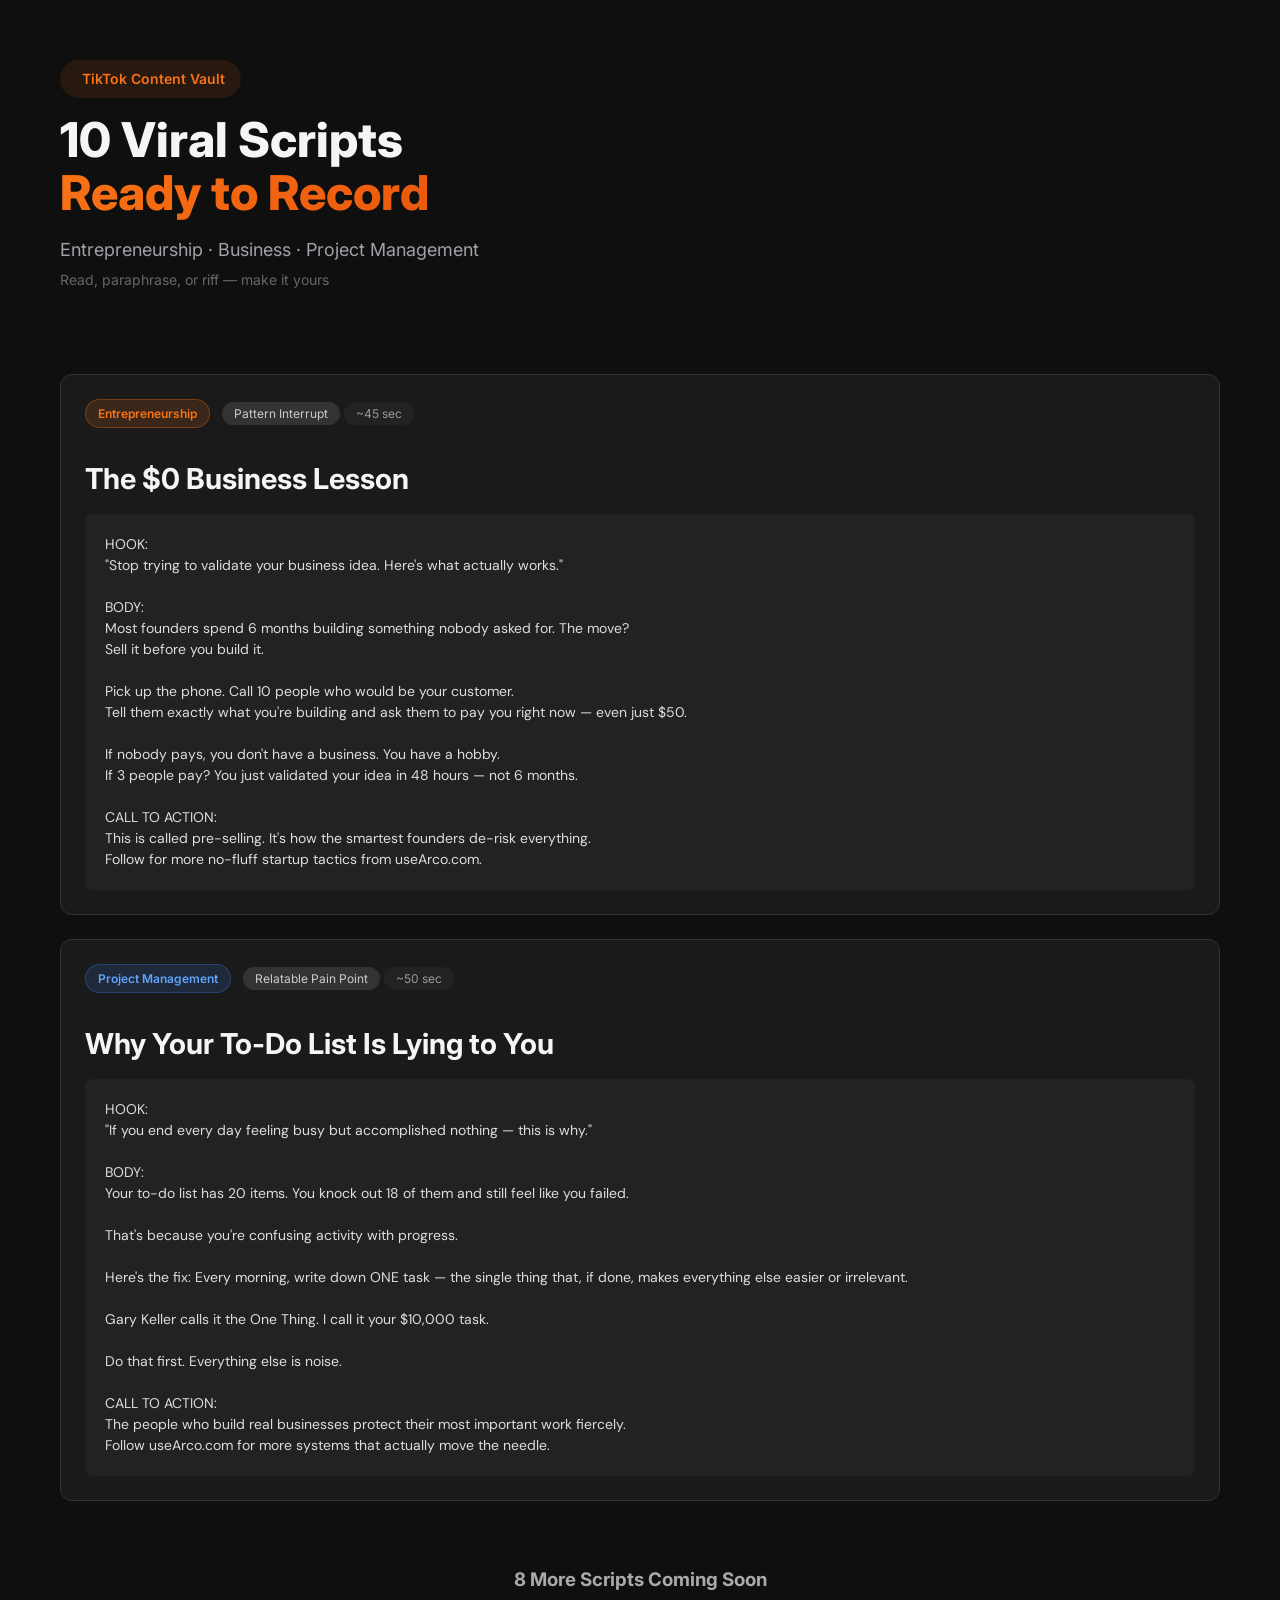
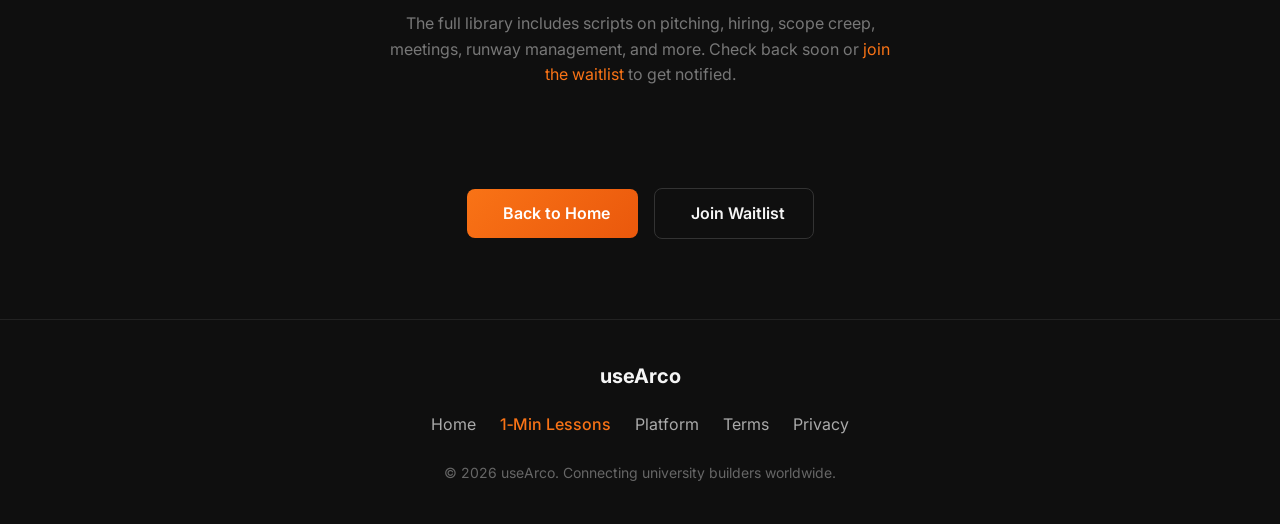
==== lessons.html @ 00e48060 "Add lessons page and navbar with multi-page navigation" ====
<!DOCTYPE html>
<html lang="en">
<head>
    <meta charset="UTF-8">
    <meta name="viewport" content="width=device-width, initial-scale=1.0">
    <title>useArco · 1‑Minute Lessons</title>
    <link rel="preconnect" href="https://fonts.googleapis.com">
    <link rel="preconnect" href="https://fonts.gstatic.com" crossorigin>
    <link href="https://fonts.googleapis.com/css2?family=Inter:wght@400;500;600;700;800&family=DM+Sans:wght@400;500;600;700&display=swap" rel="stylesheet">
    <style>
        * { box-sizing: border-box; margin: 0; padding: 0; }
        body { 
            font-family: 'Inter', sans-serif;
            background: #0f0f0f; 
            color: #f5f5f5; 
            min-height: 100vh;
            line-height: 1.6;
        }
        .container { max-width: 1200px; margin: 0 auto; padding: 0 20px; }
        .btn-primary {
            background: linear-gradient(135deg, #f97316, #ea580c);
            color: white;
            border: none;
            padding: 12px 28px;
            border-radius: 8px;
            font-weight: 600;
            font-size: 16px;
            cursor: pointer;
            transition: transform 0.2s ease, box-shadow 0.2s ease;
            display: inline-block;
            text-decoration: none;
        }
        .btn-primary:hover { transform: translateY(-2px); box-shadow: 0 8px 24px rgba(249, 115, 22, 0.3); }
        .script-box { 
            background: #1a1a1a; 
            border: 1px solid #333; 
            border-radius: 12px; 
            padding: 24px; 
            margin-bottom: 24px;
            transition: border-color 0.2s ease;
        }
        .script-box:hover { border-color: #444; }
        .topic-badge { 
            display: inline-block; 
            padding: 4px 12px; 
            border-radius: 20px; 
            font-size: 12px; 
            font-weight: 600; 
            margin-right: 8px; 
            margin-bottom: 12px;
        }
        .topic-entrepreneurship { background: rgba(249, 115, 22, 0.15); color: #f97316; border: 1px solid rgba(249, 115, 22, 0.3); }
        .topic-pm { background: rgba(59, 130, 246, 0.15); color: #60a5fa; border: 1px solid rgba(59, 130, 246, 0.3); }
        .hook-badge { background: #333; color: #ccc; padding: 4px 12px; border-radius: 20px; font-size: 12px; }
        .duration-badge { background: #222; color: #999; padding: 4px 12px; border-radius: 20px; font-size: 12px; }
        pre { 
            white-space: pre-wrap; 
            font-family: 'DM Sans', monospace; 
            background: #222; 
            padding: 20px; 
            border-radius: 8px; 
            overflow: auto; 
            color: #ddd; 
            line-height: 1.5;
            font-size: 14px;
        }
        h1 { font-size: 2.8em; margin-bottom: 16px; line-height: 1.1; }
        h2 { font-size: 1.8em; margin-bottom: 12px; color: #f5f5f5; }
        @media (max-width: 768px) {
            h1 { font-size: 2em; }
            h2 { font-size: 1.5em; }
            .script-box { padding: 16px; }
        }
    </style>
</head>
<body>
    <!-- Navigation (same as index.html) -->
    
    <!-- Lessons Header -->
    <section style="padding: 60px 0 40px;">
        <div class="container">
            <div style="margin-bottom: 16px;">
                <span style="background: rgba(249, 115, 22, 0.1); color: #f97316; padding: 8px 16px; border-radius: 20px; font-weight: 600; font-size: 14px; display: inline-block;">
                    <i class="fas fa-video" style="margin-right: 6px;"></i> TikTok Content Vault
                </span>
            </div>
            <h1 style="font-size: clamp(32px, 5vw, 48px); font-weight: 800; line-height: 1.1; margin-bottom: 16px;">
                10 Viral Scripts<br>
                <span style="background: linear-gradient(135deg, #f97316, #ea580c); -webkit-background-clip: text; -webkit-text-fill-color: transparent;">Ready to Record</span>
            </h1>
            <p style="color: #a1a1aa; font-size: 18px; max-width: 600px; margin-bottom: 40px;">
                Entrepreneurship · Business · Project Management<br>
                <span style="color: #666; font-size: 14px;">Read, paraphrase, or riff — make it yours</span>
            </p>
        </div>
    </section>

    <!-- Scripts -->
    <section style="padding: 0 0 80px;">
        <div class="container">
            <!-- Script 1 -->
            <div class="script-box">
                <div style="margin-bottom: 16px;">
                    <span class="topic-badge topic-entrepreneurship">Entrepreneurship</span>
                    <span class="hook-badge">Pattern Interrupt</span>
                    <span class="duration-badge">~45 sec</span>
                </div>
                <h2>The $0 Business Lesson</h2>
                <pre>HOOK:
"Stop trying to validate your business idea. Here's what actually works."

BODY:
Most founders spend 6 months building something nobody asked for. The move?
Sell it before you build it.

Pick up the phone. Call 10 people who would be your customer.
Tell them exactly what you're building and ask them to pay you right now — even just $50.

If nobody pays, you don't have a business. You have a hobby.
If 3 people pay? You just validated your idea in 48 hours — not 6 months.

CALL TO ACTION:
This is called pre-selling. It's how the smartest founders de-risk everything.
Follow for more no-fluff startup tactics from useArco.com.</pre>
            </div>

            <!-- Script 2 -->
            <div class="script-box">
                <div style="margin-bottom: 16px;">
                    <span class="topic-badge topic-pm">Project Management</span>
                    <span class="hook-badge">Relatable Pain Point</span>
                    <span class="duration-badge">~50 sec</span>
                </div>
                <h2>Why Your To-Do List Is Lying to You</h2>
                <pre>HOOK:
"If you end every day feeling busy but accomplished nothing — this is why."

BODY:
Your to-do list has 20 items. You knock out 18 of them and still feel like you failed.

That's because you're confusing activity with progress.

Here's the fix: Every morning, write down ONE task — the single thing that, if done, makes everything else easier or irrelevant.

Gary Keller calls it the One Thing. I call it your $10,000 task.

Do that first. Everything else is noise.

CALL TO ACTION:
The people who build real businesses protect their most important work fiercely.
Follow useArco.com for more systems that actually move the needle.</pre>
            </div>

            <!-- More scripts placeholder -->
            <div style="text-align: center; padding: 40px 0; color: #666;">
                <h3 style="color: #aaa; margin-bottom: 16px;">8 More Scripts Coming Soon</h3>
                <p style="color: #777; max-width: 500px; margin: 0 auto;">
                    The full library includes scripts on pitching, hiring, scope creep, meetings, 
                    runway management, and more. Check back soon or 
                    <a href="#waitlist" style="color: #f97316; text-decoration: none;">join the waitlist</a> 
                    to get notified.
                </p>
            </div>

            <!-- CTA -->
            <div style="text-align: center; margin-top: 60px;">
                <a href="/" class="btn-primary" style="margin-right: 12px;">
                    <i class="fas fa-home" style="margin-right: 8px;"></i> Back to Home
                </a>
                <a href="#waitlist" class="btn-primary" style="background: transparent; border: 1px solid #333; color: #f5f5f5;">
                    <i class="fas fa-envelope" style="margin-right: 8px;"></i> Join Waitlist
                </a>
            </div>
        </div>
    </section>

    <!-- Footer -->
    <footer style="border-top: 1px solid #222; padding: 40px 0; color: #666;">
        <div class="container" style="text-align: center;">
            <div style="margin-bottom: 20px;">
                <a href="/" style="color: #f5f5f5; text-decoration: none; font-weight: 700; font-size: 20px;">useArco</a>
            </div>
            <div style="display: flex; justify-content: center; gap: 24px; margin-bottom: 24px; flex-wrap: wrap;">
                <a href="/" style="color: #aaa; text-decoration: none;">Home</a>
                <a href="/lessons" style="color: #f97316; text-decoration: none; font-weight: 500;">1‑Min Lessons</a>
                <a href="https://use-arco-platform.vercel.app/login" target="_blank" style="color: #aaa; text-decoration: none;">Platform</a>
                <a href="https://use-arco-platform.vercel.app/terms" target="_blank" style="color: #aaa; text-decoration: none;">Terms</a>
                <a href="https://use-arco-platform.vercel.app/privacy" target="_blank" style="color: #aaa; text-decoration: none;">Privacy</a>
            </div>
            <p style="font-size: 14px;">
                © 2026 useArco. Connecting university builders worldwide.
            </p>
        </div>
    </footer>
</body>
</html>
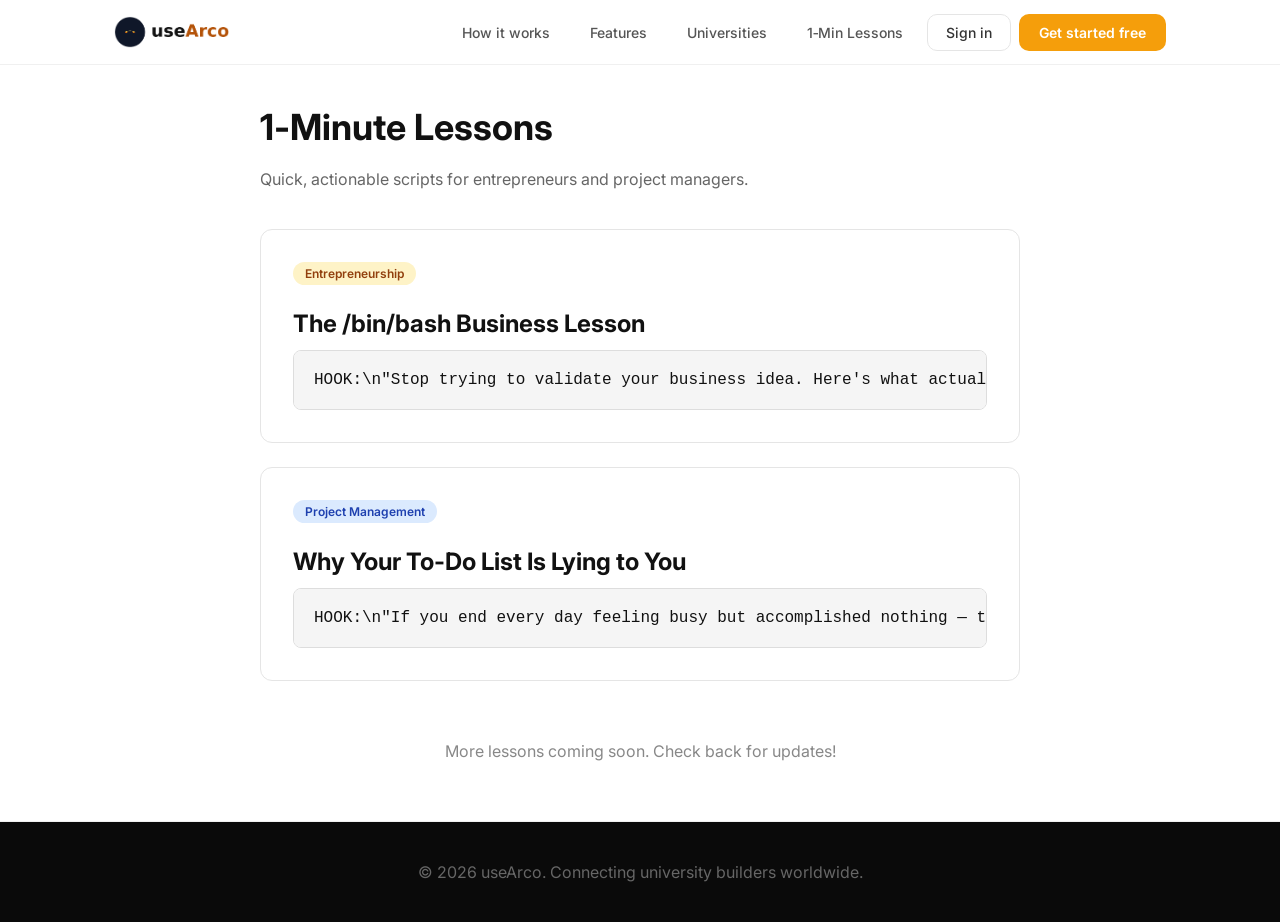
==== commit 779a319f: "Add lessons page link to navbar and create lessons page" ====
--- a/lessons.html
+++ b/lessons.html
@@ -1,196 +1,169 @@
 <!DOCTYPE html>
 <html lang="en">
 <head>
-    <meta charset="UTF-8">
-    <meta name="viewport" content="width=device-width, initial-scale=1.0">
-    <title>useArco · 1‑Minute Lessons</title>
-    <link rel="preconnect" href="https://fonts.googleapis.com">
-    <link rel="preconnect" href="https://fonts.gstatic.com" crossorigin>
-    <link href="https://fonts.googleapis.com/css2?family=Inter:wght@400;500;600;700;800&family=DM+Sans:wght@400;500;600;700&display=swap" rel="stylesheet">
-    <style>
-        * { box-sizing: border-box; margin: 0; padding: 0; }
-        body { 
-            font-family: 'Inter', sans-serif;
-            background: #0f0f0f; 
-            color: #f5f5f5; 
-            min-height: 100vh;
-            line-height: 1.6;
-        }
-        .container { max-width: 1200px; margin: 0 auto; padding: 0 20px; }
-        .btn-primary {
-            background: linear-gradient(135deg, #f97316, #ea580c);
-            color: white;
-            border: none;
-            padding: 12px 28px;
-            border-radius: 8px;
-            font-weight: 600;
-            font-size: 16px;
-            cursor: pointer;
-            transition: transform 0.2s ease, box-shadow 0.2s ease;
-            display: inline-block;
-            text-decoration: none;
-        }
-        .btn-primary:hover { transform: translateY(-2px); box-shadow: 0 8px 24px rgba(249, 115, 22, 0.3); }
-        .script-box { 
-            background: #1a1a1a; 
-            border: 1px solid #333; 
-            border-radius: 12px; 
-            padding: 24px; 
-            margin-bottom: 24px;
-            transition: border-color 0.2s ease;
-        }
-        .script-box:hover { border-color: #444; }
-        .topic-badge { 
-            display: inline-block; 
-            padding: 4px 12px; 
-            border-radius: 20px; 
-            font-size: 12px; 
-            font-weight: 600; 
-            margin-right: 8px; 
-            margin-bottom: 12px;
-        }
-        .topic-entrepreneurship { background: rgba(249, 115, 22, 0.15); color: #f97316; border: 1px solid rgba(249, 115, 22, 0.3); }
-        .topic-pm { background: rgba(59, 130, 246, 0.15); color: #60a5fa; border: 1px solid rgba(59, 130, 246, 0.3); }
-        .hook-badge { background: #333; color: #ccc; padding: 4px 12px; border-radius: 20px; font-size: 12px; }
-        .duration-badge { background: #222; color: #999; padding: 4px 12px; border-radius: 20px; font-size: 12px; }
-        pre { 
-            white-space: pre-wrap; 
-            font-family: 'DM Sans', monospace; 
-            background: #222; 
-            padding: 20px; 
-            border-radius: 8px; 
-            overflow: auto; 
-            color: #ddd; 
-            line-height: 1.5;
-            font-size: 14px;
-        }
-        h1 { font-size: 2.8em; margin-bottom: 16px; line-height: 1.1; }
-        h2 { font-size: 1.8em; margin-bottom: 12px; color: #f5f5f5; }
-        @media (max-width: 768px) {
-            h1 { font-size: 2em; }
-            h2 { font-size: 1.5em; }
-            .script-box { padding: 16px; }
-        }
-    </style>
+  <meta charset="UTF-8" />
+  <meta name="viewport" content="width=device-width, initial-scale=1.0" />
+  <title>useArco - Find Your Co-Founder at Your University</title>
+  <meta name="description" content="useArco connects university students to build startups together. Find co-founders, collaborators, and teammates at your school." />
+  <link rel="icon" href="/favicon.png" />
+  <link rel="preconnect" href="https://fonts.googleapis.com" />
+  <link rel="preconnect" href="https://fonts.gstatic.com" crossorigin />
+  <link href="https://fonts.googleapis.com/css2?family=Inter:wght@400;500;600;700;800;900&display=swap" rel="stylesheet" />
+  <!-- GA4 -->
+  <script async src="https://www.googletagmanager.com/gtag/js?id=G-MQF914Z76V"></script>
+  <script>window.dataLayer=window.dataLayer||[];function gtag(){dataLayer.push(arguments);}gtag('js',new Date());gtag('config','G-MQF914Z76V');</script>
+  <style>
+    *, *::before, *::after { box-sizing: border-box; margin: 0; padding: 0; }
+    html { scroll-behavior: smooth; }
+    body { font-family: 'Inter', sans-serif; color: #111; background: #fff; -webkit-font-smoothing: antialiased; }
+    a { text-decoration: none; color: inherit; }
+
+    /* NAV */
+    nav { position: sticky; top: 0; z-index: 100; background: rgba(255,255,255,0.95); backdrop-filter: blur(12px); border-bottom: 1px solid #f0f0f0; }
+    .nav-inner { max-width: 1100px; margin: 0 auto; padding: 0 24px; height: 64px; display: flex; align-items: center; justify-content: space-between; }
+    .nav-logo { display: flex; align-items: center; gap: 10px; }
+    .nav-logo img { height: 32px; }
+    .nav-links { display: flex; align-items: center; gap: 8px; }
+    .nav-links a { font-size: 14px; font-weight: 500; color: #555; padding: 8px 16px; border-radius: 8px; transition: all 0.15s; }
+    .nav-links a:hover { color: #111; background: #f5f5f5; }
+    .btn-primary { background: #F59E0B; color: #fff !important; font-weight: 600 !important; border-radius: 10px !important; padding: 10px 20px !important; transition: background 0.15s !important; }
+    .btn-primary:hover { background: #D97706 !important; }
+    .btn-outline { border: 1.5px solid #e5e5e5; color: #333 !important; font-weight: 500 !important; border-radius: 10px !important; padding: 9px 18px !important; transition: all 0.15s !important; }
+    .btn-outline:hover { border-color: #F59E0B; color: #D97706 !important; }
+
+    /* HERO */
+    .hero { max-width: 1100px; margin: 0 auto; padding: 96px 24px 80px; text-align: center; }
+    .hero-badge { display: inline-flex; align-items: center; gap: 8px; background: #FEF3C7; color: #92400E; font-size: 13px; font-weight: 600; padding: 6px 14px; border-radius: 100px; border: 1px solid #FDE68A; margin-bottom: 28px; }
+    .hero-badge span { width: 6px; height: 6px; background: #F59E0B; border-radius: 50%; display: inline-block; }
+    .hero h1 { font-size: clamp(40px, 6vw, 72px); font-weight: 900; line-height: 1.08; letter-spacing: -2px; color: #0a0a0a; margin-bottom: 24px; }
+    .hero h1 em { font-style: normal; color: #F59E0B; }
+    .hero p { font-size: clamp(16px, 2vw, 20px); color: #666; max-width: 580px; margin: 0 auto 40px; line-height: 1.6; }
+    .hero-cta { display: flex; gap: 12px; justify-content: center; flex-wrap: wrap; margin-bottom: 64px; }
+    .hero-cta a { font-size: 16px; font-weight: 600; padding: 14px 28px; border-radius: 12px; transition: all 0.15s; display: inline-block; }
+    .cta-main { background: #F59E0B; color: #fff; box-shadow: 0 4px 20px rgba(245,158,11,0.35); }
+    .cta-main:hover { background: #D97706; transform: translateY(-1px); box-shadow: 0 6px 24px rgba(245,158,11,0.4); }
+    .cta-sec { background: #fff; color: #333; border: 1.5px solid #e5e5e5; }
+    .cta-sec:hover { border-color: #F59E0B; color: #D97706; }
+
+    /* STATS */
+    .stats { display: flex; justify-content: center; gap: 48px; flex-wrap: wrap; padding: 32px; background: #FAFAFA; border-radius: 20px; max-width: 700px; margin: 0 auto; }
+    .stat { text-align: center; }
+    .stat-num { font-size: 28px; font-weight: 800; color: #0a0a0a; }
+    .stat-label { font-size: 13px; color: #888; margin-top: 2px; }
+
+    /* SECTION */
+    section { padding: 96px 24px; }
+    .section-inner { max-width: 1100px; margin: 0 auto; }
+    .section-label { font-size: 13px; font-weight: 600; color: #F59E0B; text-transform: uppercase; letter-spacing: 1px; margin-bottom: 12px; }
+    .section-title { font-size: clamp(28px, 4vw, 44px); font-weight: 800; line-height: 1.15; letter-spacing: -1px; color: #0a0a0a; margin-bottom: 16px; }
+    .section-sub { font-size: 18px; color: #666; max-width: 520px; line-height: 1.6; }
+
+    /* HOW IT WORKS */
+    .how { background: #fff; }
+    .steps { display: grid; grid-template-columns: repeat(3, 1fr); gap: 32px; margin-top: 56px; }
+    .step { text-align: center; padding: 40px 32px; border-radius: 20px; border: 1.5px solid #f0f0f0; transition: all 0.2s; }
+    .step:hover { border-color: #FDE68A; box-shadow: 0 8px 32px rgba(245,158,11,0.08); transform: translateY(-2px); }
+    .step-num { width: 48px; height: 48px; background: #FEF3C7; color: #92400E; border-radius: 14px; font-size: 20px; font-weight: 800; display: flex; align-items: center; justify-content: center; margin: 0 auto 20px; }
+    .step h3 { font-size: 18px; font-weight: 700; color: #0a0a0a; margin-bottom: 10px; }
+    .step p { font-size: 14px; color: #777; line-height: 1.6; }
+
+    /* FEATURES */
+    .features { background: #FAFAFA; }
+    .feature-grid { display: grid; grid-template-columns: repeat(2, 1fr); gap: 24px; margin-top: 56px; }
+    .feature-card { background: #fff; border-radius: 20px; padding: 36px; border: 1.5px solid #f0f0f0; transition: all 0.2s; }
+    .feature-card:hover { border-color: #FDE68A; box-shadow: 0 8px 32px rgba(0,0,0,0.06); }
+    .feature-icon { width: 48px; height: 48px; background: #FEF3C7; border-radius: 14px; display: flex; align-items: center; justify-content: center; font-size: 22px; margin-bottom: 20px; }
+    .feature-card h3 { font-size: 18px; font-weight: 700; color: #0a0a0a; margin-bottom: 8px; }
+    .feature-card p { font-size: 14px; color: #777; line-height: 1.65; }
+    .feature-badge { display: inline-block; margin-top: 12px; font-size: 11px; font-weight: 600; color: #92400E; background: #FEF3C7; padding: 3px 10px; border-radius: 100px; }
+
+    /* UNIVERSITY */
+    .university { background: #0a0a0a; color: #fff; }
+    .university .section-label { color: #F59E0B; }
+    .university .section-title { color: #fff; }
+    .university .section-sub { color: #aaa; }
+    .uni-grid { display: grid; grid-template-columns: repeat(3, 1fr); gap: 24px; margin-top: 56px; }
+    .uni-card { background: #1a1a1a; border-radius: 20px; padding: 32px; border: 1.5px solid #2a2a2a; }
+    .uni-card h3 { font-size: 16px; font-weight: 700; color: #fff; margin-bottom: 8px; }
+    .uni-card p { font-size: 14px; color: #888; line-height: 1.6; }
+    .uni-card .uni-icon { width: 48px; height: 48px; background: #FEF3C7; border-radius: 14px; display: flex; align-items: center; justify-content: center; margin-bottom: 16px; }
+    .uni-cta { margin-top: 48px; display: flex; gap: 16px; flex-wrap: wrap; }
+    .uni-cta a { font-size: 15px; font-weight: 600; padding: 14px 28px; border-radius: 12px; display: inline-block; transition: all 0.15s; }
+    .uni-cta .u-main { background: #F59E0B; color: #fff; }
+    .uni-cta .u-main:hover { background: #D97706; }
+    .uni-cta .u-sec { border: 1.5px solid #333; color: #ccc; }
+    .uni-cta .u-sec:hover { border-color: #F59E0B; color: #F59E0B; }
+
+    /* CTA SECTION */
+    .cta-section { background: linear-gradient(135deg, #FEF3C7 0%, #fff 60%); text-align: center; }
+    .cta-section .section-title { margin-bottom: 20px; }
+    .cta-section .section-sub { margin: 0 auto 40px; }
+    .cta-big { display: inline-flex; gap: 12px; flex-wrap: wrap; justify-content: center; }
+    .cta-big a { font-size: 16px; font-weight: 600; padding: 16px 32px; border-radius: 14px; transition: all 0.15s; display: inline-block; }
+
+    /* FOOTER */
+    footer { background: #0a0a0a; color: #888; padding: 48px 24px; }
+    .footer-inner { max-width: 1100px; margin: 0 auto; display: flex; align-items: center; justify-content: space-between; flex-wrap: wrap; gap: 20px; }
+    .footer-logo { display: flex; align-items: center; gap: 10px; }
+    .footer-logo img { height: 28px; opacity: 0.9; filter: brightness(0) invert(1); }
+    .footer-links { display: flex; gap: 24px; }
+    .footer-links a { font-size: 13px; color: #666; transition: color 0.15s; }
+    .footer-links a:hover { color: #F59E0B; }
+    .footer-copy { font-size: 13px; color: #444; }
+
+    /* RESPONSIVE */
+    @media (max-width: 768px) {
+      .steps, .feature-grid, .uni-grid { grid-template-columns: 1fr; }
+      .nav-links { display: none; }
+      .stats { gap: 28px; }
+      .hero { padding: 64px 24px 56px; }
+    }
+  </style>
+</head>
+<style>
+  .lessons-container { max-width: 800px; margin: 40px auto; padding: 0 20px; }
+  .lesson-card { background: #fff; border: 1px solid #e5e5e5; border-radius: 12px; padding: 32px; margin-bottom: 24px; }
+  .lesson-topic { background: #FEF3C7; color: #92400E; padding: 4px 12px; border-radius: 20px; font-size: 12px; font-weight: 600; display: inline-block; margin-bottom: 12px; }
+  pre { background: #f5f5f5; border: 1px solid #ddd; border-radius: 8px; padding: 20px; overflow: auto; font-family: 'Courier New', monospace; }
+</style>
 </head>
 <body>
-    <!-- Navigation (same as index.html) -->
-    
-    <!-- Lessons Header -->
-    <section style="padding: 60px 0 40px;">
-        <div class="container">
-            <div style="margin-bottom: 16px;">
-                <span style="background: rgba(249, 115, 22, 0.1); color: #f97316; padding: 8px 16px; border-radius: 20px; font-weight: 600; font-size: 14px; display: inline-block;">
-                    <i class="fas fa-video" style="margin-right: 6px;"></i> TikTok Content Vault
-                </span>
-            </div>
-            <h1 style="font-size: clamp(32px, 5vw, 48px); font-weight: 800; line-height: 1.1; margin-bottom: 16px;">
-                10 Viral Scripts<br>
-                <span style="background: linear-gradient(135deg, #f97316, #ea580c); -webkit-background-clip: text; -webkit-text-fill-color: transparent;">Ready to Record</span>
-            </h1>
-            <p style="color: #a1a1aa; font-size: 18px; max-width: 600px; margin-bottom: 40px;">
-                Entrepreneurship · Business · Project Management<br>
-                <span style="color: #666; font-size: 14px;">Read, paraphrase, or riff — make it yours</span>
-            </p>
-        </div>
-    </section>
-
-    <!-- Scripts -->
-    <section style="padding: 0 0 80px;">
-        <div class="container">
-            <!-- Script 1 -->
-            <div class="script-box">
-                <div style="margin-bottom: 16px;">
-                    <span class="topic-badge topic-entrepreneurship">Entrepreneurship</span>
-                    <span class="hook-badge">Pattern Interrupt</span>
-                    <span class="duration-badge">~45 sec</span>
-                </div>
-                <h2>The $0 Business Lesson</h2>
-                <pre>HOOK:
-"Stop trying to validate your business idea. Here's what actually works."
-
-BODY:
-Most founders spend 6 months building something nobody asked for. The move?
-Sell it before you build it.
-
-Pick up the phone. Call 10 people who would be your customer.
-Tell them exactly what you're building and ask them to pay you right now — even just $50.
-
-If nobody pays, you don't have a business. You have a hobby.
-If 3 people pay? You just validated your idea in 48 hours — not 6 months.
-
-CALL TO ACTION:
-This is called pre-selling. It's how the smartest founders de-risk everything.
-Follow for more no-fluff startup tactics from useArco.com.</pre>
-            </div>
-
-            <!-- Script 2 -->
-            <div class="script-box">
-                <div style="margin-bottom: 16px;">
-                    <span class="topic-badge topic-pm">Project Management</span>
-                    <span class="hook-badge">Relatable Pain Point</span>
-                    <span class="duration-badge">~50 sec</span>
-                </div>
-                <h2>Why Your To-Do List Is Lying to You</h2>
-                <pre>HOOK:
-"If you end every day feeling busy but accomplished nothing — this is why."
-
-BODY:
-Your to-do list has 20 items. You knock out 18 of them and still feel like you failed.
-
-That's because you're confusing activity with progress.
-
-Here's the fix: Every morning, write down ONE task — the single thing that, if done, makes everything else easier or irrelevant.
-
-Gary Keller calls it the One Thing. I call it your $10,000 task.
-
-Do that first. Everything else is noise.
-
-CALL TO ACTION:
-The people who build real businesses protect their most important work fiercely.
-Follow useArco.com for more systems that actually move the needle.</pre>
-            </div>
-
-            <!-- More scripts placeholder -->
-            <div style="text-align: center; padding: 40px 0; color: #666;">
-                <h3 style="color: #aaa; margin-bottom: 16px;">8 More Scripts Coming Soon</h3>
-                <p style="color: #777; max-width: 500px; margin: 0 auto;">
-                    The full library includes scripts on pitching, hiring, scope creep, meetings, 
-                    runway management, and more. Check back soon or 
-                    <a href="#waitlist" style="color: #f97316; text-decoration: none;">join the waitlist</a> 
-                    to get notified.
-                </p>
-            </div>
-
-            <!-- CTA -->
-            <div style="text-align: center; margin-top: 60px;">
-                <a href="/" class="btn-primary" style="margin-right: 12px;">
-                    <i class="fas fa-home" style="margin-right: 8px;"></i> Back to Home
-                </a>
-                <a href="#waitlist" class="btn-primary" style="background: transparent; border: 1px solid #333; color: #f5f5f5;">
-                    <i class="fas fa-envelope" style="margin-right: 8px;"></i> Join Waitlist
-                </a>
-            </div>
-        </div>
-    </section>
-
-    <!-- Footer -->
-    <footer style="border-top: 1px solid #222; padding: 40px 0; color: #666;">
-        <div class="container" style="text-align: center;">
-            <div style="margin-bottom: 20px;">
-                <a href="/" style="color: #f5f5f5; text-decoration: none; font-weight: 700; font-size: 20px;">useArco</a>
-            </div>
-            <div style="display: flex; justify-content: center; gap: 24px; margin-bottom: 24px; flex-wrap: wrap;">
-                <a href="/" style="color: #aaa; text-decoration: none;">Home</a>
-                <a href="/lessons" style="color: #f97316; text-decoration: none; font-weight: 500;">1‑Min Lessons</a>
-                <a href="https://use-arco-platform.vercel.app/login" target="_blank" style="color: #aaa; text-decoration: none;">Platform</a>
-                <a href="https://use-arco-platform.vercel.app/terms" target="_blank" style="color: #aaa; text-decoration: none;">Terms</a>
-                <a href="https://use-arco-platform.vercel.app/privacy" target="_blank" style="color: #aaa; text-decoration: none;">Privacy</a>
-            </div>
-            <p style="font-size: 14px;">
-                © 2026 useArco. Connecting university builders worldwide.
-            </p>
-        </div>
-    </footer>
+<nav>
+  <div class="nav-inner">
+    <div class="nav-logo">
+      <img src="/logo.png" alt="useArco" />
+    </div>
+    <div class="nav-links">
+      <a href="#how-it-works">How it works</a>
+      <a href="#features">Features</a>
+      <a href="#universities">Universities</a>
+            <a href="/lessons">1‑Min Lessons</a>
+      <a href="https://use-arco-platform.vercel.app/login" class="btn-outline">Sign in</a>
+      <a href="https://use-arco-platform.vercel.app/register" class="btn-primary">Get started free</a>
+    </div>
+  </div>
+</nav>
+<div class='lessons-container'>
+  <h1 style='font-size: 36px; margin: 40px 0 20px;'>1‑Minute Lessons</h1>
+  <p style='color: #666; margin-bottom: 40px;'>Quick, actionable scripts for entrepreneurs and project managers.</p>
+  <div class='lesson-card'>
+    <span class='lesson-topic'>Entrepreneurship</span>
+    <h2 style='margin: 12px 0;'>The /bin/bash Business Lesson</h2>
+    <pre>HOOK:\n"Stop trying to validate your business idea. Here's what actually works."\n\nBODY:\nMost founders spend 6 months building something nobody asked for. The move?\nSell it before you build it.\n\nPick up the phone. Call 10 people who would be your customer.\nTell them exactly what you're building and ask them to pay you right now — even just 0.\n\nIf nobody pays, you don't have a business. You have a hobby.\nIf 3 people pay? You just validated your idea in 48 hours — not 6 months.\n\nCALL TO ACTION:\nThis is called pre-selling. It's how the smartest founders de-risk everything.\nFollow for more no-fluff startup tactics from useArco.com.</pre>
+  </div>
+  <div class='lesson-card'>
+    <span class='lesson-topic' style='background: #DBEAFE; color: #1E40AF;'>Project Management</span>
+    <h2 style='margin: 12px 0;'>Why Your To-Do List Is Lying to You</h2>
+    <pre>HOOK:\n"If you end every day feeling busy but accomplished nothing — this is why."\n\nBODY:\nYour to-do list has 20 items. You knock out 18 of them and still feel like you failed.\n\nThat's because you're confusing activity with progress.\n\nHere's the fix: Every morning, write down ONE task — the single thing that, if done, makes everything else easier or irrelevant.\n\nGary Keller calls it the One Thing. I call it your 0,000 task.\n\nDo that first. Everything else is noise.\n\nCALL TO ACTION:\nThe people who build real businesses protect their most important work fiercely.\nFollow useArco.com for more systems that actually move the needle.</pre>
+  </div>
+  <div style='text-align: center; margin: 60px 0; color: #888;'>
+    <p>More lessons coming soon. Check back for updates!</p>
+  </div>
+</div>
+<footer style='border-top: 1px solid #f0f0f0; padding: 40px 0; margin-top: 60px; text-align: center; color: #666;'>
+  <div style='max-width: 1100px; margin: 0 auto; padding: 0 24px;'>
+    <p>© 2026 useArco. Connecting university builders worldwide.</p>
+  </div>
+</footer>
 </body>
 </html>
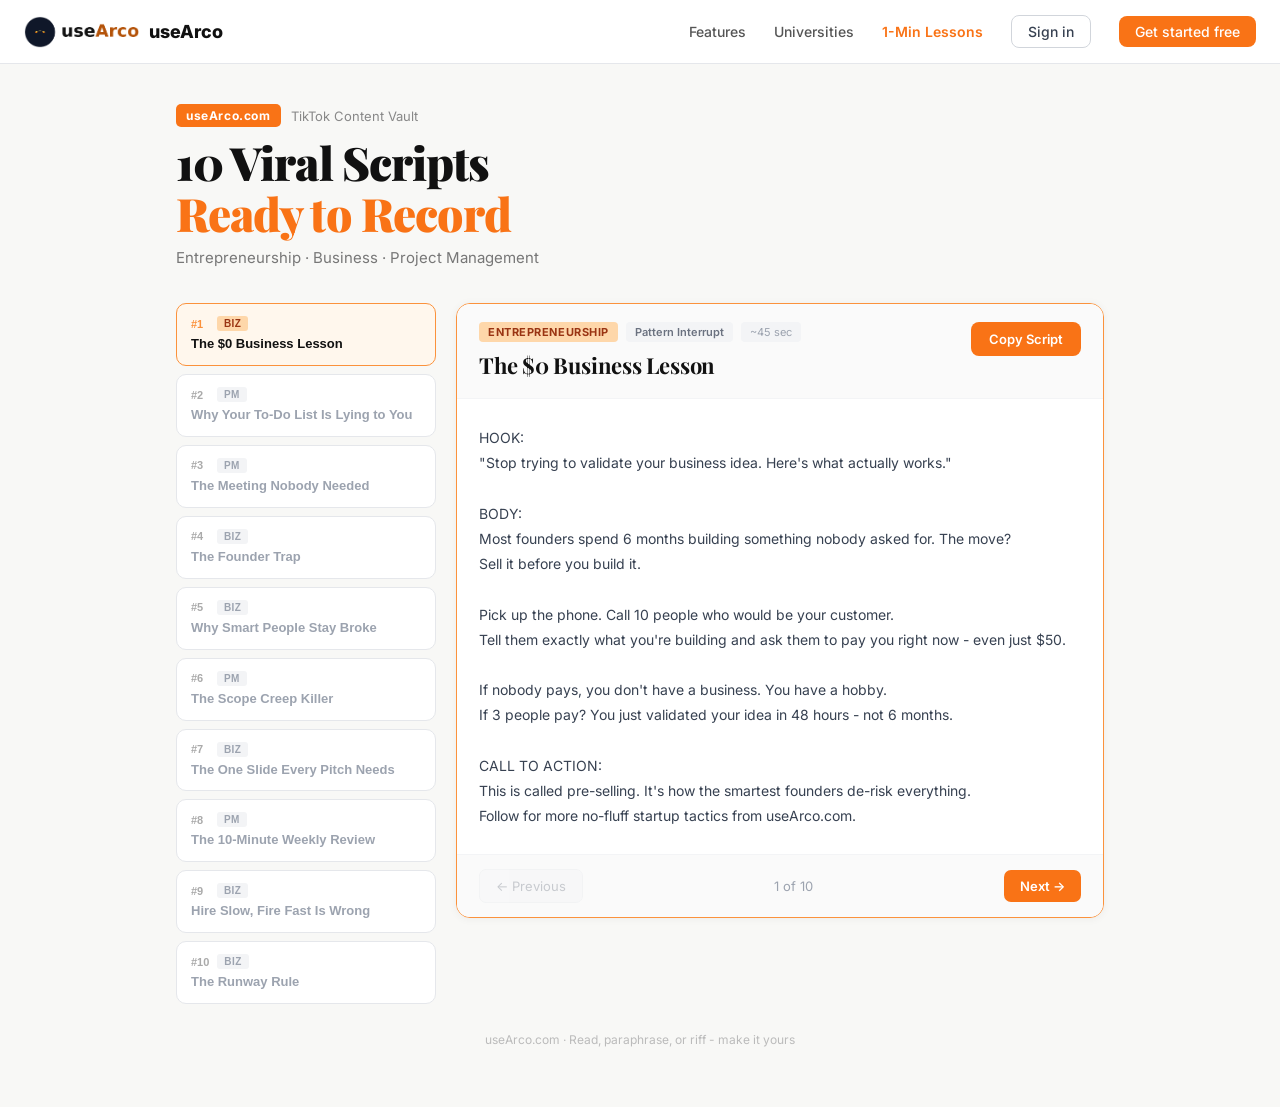
==== commit 447fa393: "feat: rebuild lessons page with all 10 scripts, light theme, interactive sidebar and copy button" ====
--- a/lessons.html
+++ b/lessons.html
@@ -3,167 +3,416 @@
 <head>
   <meta charset="UTF-8" />
   <meta name="viewport" content="width=device-width, initial-scale=1.0" />
-  <title>useArco - Find Your Co-Founder at Your University</title>
-  <meta name="description" content="useArco connects university students to build startups together. Find co-founders, collaborators, and teammates at your school." />
+  <title>1-Min Lessons - useArco</title>
+  <meta name="description" content="10 viral scripts ready to record. Entrepreneurship, business, and project management lessons from useArco." />
   <link rel="icon" href="/favicon.png" />
   <link rel="preconnect" href="https://fonts.googleapis.com" />
   <link rel="preconnect" href="https://fonts.gstatic.com" crossorigin />
-  <link href="https://fonts.googleapis.com/css2?family=Inter:wght@400;500;600;700;800;900&display=swap" rel="stylesheet" />
+  <link href="https://fonts.googleapis.com/css2?family=Playfair+Display:wght@700;900&family=Inter:wght@400;500;600;700;800;900&display=swap" rel="stylesheet" />
   <!-- GA4 -->
   <script async src="https://www.googletagmanager.com/gtag/js?id=G-MQF914Z76V"></script>
-  <script>window.dataLayer=window.dataLayer||[];function gtag(){dataLayer.push(arguments);}gtag('js',new Date());gtag('config','G-MQF914Z76V');</script>
+  <script>window.dataLayer=window.dataLayer||[];function gtag(){dataLayer.push(arguments);}gtag("js",new Date());gtag("config","G-MQF914Z76V");</script>
   <style>
     *, *::before, *::after { box-sizing: border-box; margin: 0; padding: 0; }
     html { scroll-behavior: smooth; }
-    body { font-family: 'Inter', sans-serif; color: #111; background: #fff; -webkit-font-smoothing: antialiased; }
+    body { font-family: 'Inter', sans-serif; color: #111; background: #f8f8f6; -webkit-font-smoothing: antialiased; }
     a { text-decoration: none; color: inherit; }
 
-    /* NAV */
-    nav { position: sticky; top: 0; z-index: 100; background: rgba(255,255,255,0.95); backdrop-filter: blur(12px); border-bottom: 1px solid #f0f0f0; }
-    .nav-inner { max-width: 1100px; margin: 0 auto; padding: 0 24px; height: 64px; display: flex; align-items: center; justify-content: space-between; }
-    .nav-logo { display: flex; align-items: center; gap: 10px; }
-    .nav-logo img { height: 32px; }
-    .nav-links { display: flex; align-items: center; gap: 8px; }
-    .nav-links a { font-size: 14px; font-weight: 500; color: #555; padding: 8px 16px; border-radius: 8px; transition: all 0.15s; }
-    .nav-links a:hover { color: #111; background: #f5f5f5; }
-    .btn-primary { background: #F59E0B; color: #fff !important; font-weight: 600 !important; border-radius: 10px !important; padding: 10px 20px !important; transition: background 0.15s !important; }
-    .btn-primary:hover { background: #D97706 !important; }
-    .btn-outline { border: 1.5px solid #e5e5e5; color: #333 !important; font-weight: 500 !important; border-radius: 10px !important; padding: 9px 18px !important; transition: all 0.15s !important; }
-    .btn-outline:hover { border-color: #F59E0B; color: #D97706 !important; }
-
-    /* HERO */
-    .hero { max-width: 1100px; margin: 0 auto; padding: 96px 24px 80px; text-align: center; }
-    .hero-badge { display: inline-flex; align-items: center; gap: 8px; background: #FEF3C7; color: #92400E; font-size: 13px; font-weight: 600; padding: 6px 14px; border-radius: 100px; border: 1px solid #FDE68A; margin-bottom: 28px; }
-    .hero-badge span { width: 6px; height: 6px; background: #F59E0B; border-radius: 50%; display: inline-block; }
-    .hero h1 { font-size: clamp(40px, 6vw, 72px); font-weight: 900; line-height: 1.08; letter-spacing: -2px; color: #0a0a0a; margin-bottom: 24px; }
-    .hero h1 em { font-style: normal; color: #F59E0B; }
-    .hero p { font-size: clamp(16px, 2vw, 20px); color: #666; max-width: 580px; margin: 0 auto 40px; line-height: 1.6; }
-    .hero-cta { display: flex; gap: 12px; justify-content: center; flex-wrap: wrap; margin-bottom: 64px; }
-    .hero-cta a { font-size: 16px; font-weight: 600; padding: 14px 28px; border-radius: 12px; transition: all 0.15s; display: inline-block; }
-    .cta-main { background: #F59E0B; color: #fff; box-shadow: 0 4px 20px rgba(245,158,11,0.35); }
-    .cta-main:hover { background: #D97706; transform: translateY(-1px); box-shadow: 0 6px 24px rgba(245,158,11,0.4); }
-    .cta-sec { background: #fff; color: #333; border: 1.5px solid #e5e5e5; }
-    .cta-sec:hover { border-color: #F59E0B; color: #D97706; }
-
-    /* STATS */
-    .stats { display: flex; justify-content: center; gap: 48px; flex-wrap: wrap; padding: 32px; background: #FAFAFA; border-radius: 20px; max-width: 700px; margin: 0 auto; }
-    .stat { text-align: center; }
-    .stat-num { font-size: 28px; font-weight: 800; color: #0a0a0a; }
-    .stat-label { font-size: 13px; color: #888; margin-top: 2px; }
-
-    /* SECTION */
-    section { padding: 96px 24px; }
-    .section-inner { max-width: 1100px; margin: 0 auto; }
-    .section-label { font-size: 13px; font-weight: 600; color: #F59E0B; text-transform: uppercase; letter-spacing: 1px; margin-bottom: 12px; }
-    .section-title { font-size: clamp(28px, 4vw, 44px); font-weight: 800; line-height: 1.15; letter-spacing: -1px; color: #0a0a0a; margin-bottom: 16px; }
-    .section-sub { font-size: 18px; color: #666; max-width: 520px; line-height: 1.6; }
-
-    /* HOW IT WORKS */
-    .how { background: #fff; }
-    .steps { display: grid; grid-template-columns: repeat(3, 1fr); gap: 32px; margin-top: 56px; }
-    .step { text-align: center; padding: 40px 32px; border-radius: 20px; border: 1.5px solid #f0f0f0; transition: all 0.2s; }
-    .step:hover { border-color: #FDE68A; box-shadow: 0 8px 32px rgba(245,158,11,0.08); transform: translateY(-2px); }
-    .step-num { width: 48px; height: 48px; background: #FEF3C7; color: #92400E; border-radius: 14px; font-size: 20px; font-weight: 800; display: flex; align-items: center; justify-content: center; margin: 0 auto 20px; }
-    .step h3 { font-size: 18px; font-weight: 700; color: #0a0a0a; margin-bottom: 10px; }
-    .step p { font-size: 14px; color: #777; line-height: 1.6; }
-
-    /* FEATURES */
-    .features { background: #FAFAFA; }
-    .feature-grid { display: grid; grid-template-columns: repeat(2, 1fr); gap: 24px; margin-top: 56px; }
-    .feature-card { background: #fff; border-radius: 20px; padding: 36px; border: 1.5px solid #f0f0f0; transition: all 0.2s; }
-    .feature-card:hover { border-color: #FDE68A; box-shadow: 0 8px 32px rgba(0,0,0,0.06); }
-    .feature-icon { width: 48px; height: 48px; background: #FEF3C7; border-radius: 14px; display: flex; align-items: center; justify-content: center; font-size: 22px; margin-bottom: 20px; }
-    .feature-card h3 { font-size: 18px; font-weight: 700; color: #0a0a0a; margin-bottom: 8px; }
-    .feature-card p { font-size: 14px; color: #777; line-height: 1.65; }
-    .feature-badge { display: inline-block; margin-top: 12px; font-size: 11px; font-weight: 600; color: #92400E; background: #FEF3C7; padding: 3px 10px; border-radius: 100px; }
-
-    /* UNIVERSITY */
-    .university { background: #0a0a0a; color: #fff; }
-    .university .section-label { color: #F59E0B; }
-    .university .section-title { color: #fff; }
-    .university .section-sub { color: #aaa; }
-    .uni-grid { display: grid; grid-template-columns: repeat(3, 1fr); gap: 24px; margin-top: 56px; }
-    .uni-card { background: #1a1a1a; border-radius: 20px; padding: 32px; border: 1.5px solid #2a2a2a; }
-    .uni-card h3 { font-size: 16px; font-weight: 700; color: #fff; margin-bottom: 8px; }
-    .uni-card p { font-size: 14px; color: #888; line-height: 1.6; }
-    .uni-card .uni-icon { width: 48px; height: 48px; background: #FEF3C7; border-radius: 14px; display: flex; align-items: center; justify-content: center; margin-bottom: 16px; }
-    .uni-cta { margin-top: 48px; display: flex; gap: 16px; flex-wrap: wrap; }
-    .uni-cta a { font-size: 15px; font-weight: 600; padding: 14px 28px; border-radius: 12px; display: inline-block; transition: all 0.15s; }
-    .uni-cta .u-main { background: #F59E0B; color: #fff; }
-    .uni-cta .u-main:hover { background: #D97706; }
-    .uni-cta .u-sec { border: 1.5px solid #333; color: #ccc; }
-    .uni-cta .u-sec:hover { border-color: #F59E0B; color: #F59E0B; }
-
-    /* CTA SECTION */
-    .cta-section { background: linear-gradient(135deg, #FEF3C7 0%, #fff 60%); text-align: center; }
-    .cta-section .section-title { margin-bottom: 20px; }
-    .cta-section .section-sub { margin: 0 auto 40px; }
-    .cta-big { display: inline-flex; gap: 12px; flex-wrap: wrap; justify-content: center; }
-    .cta-big a { font-size: 16px; font-weight: 600; padding: 16px 32px; border-radius: 14px; transition: all 0.15s; display: inline-block; }
+    /* NAVBAR */
+    .navbar {
+      position: sticky; top: 0; z-index: 100;
+      background: rgba(255,255,255,0.95);
+      backdrop-filter: blur(12px);
+      border-bottom: 1px solid #e5e7eb;
+      padding: 0 24px;
+      height: 64px;
+      display: flex; align-items: center; justify-content: space-between;
+    }
+    .nav-logo { display: flex; align-items: center; gap: 10px; font-weight: 800; font-size: 18px; color: #111; }
+    .nav-logo img { height: 32px; width: auto; }
+    .nav-links { display: flex; align-items: center; gap: 28px; }
+    .nav-links a { font-size: 14px; font-weight: 500; color: #555; transition: color 0.2s; }
+    .nav-links a:hover { color: #111; }
+    .nav-links a.active { color: #f97316; font-weight: 600; }
+    .btn-outline { border: 1.5px solid #d1d5db; border-radius: 8px; padding: 7px 16px; font-size: 14px; font-weight: 600; color: #374151 !important; transition: all 0.2s !important; }
+    .btn-outline:hover { border-color: #111 !important; color: #111 !important; }
+    .btn-primary { background: #f97316; color: #fff !important; border-radius: 8px; padding: 7px 16px; font-size: 14px; font-weight: 600; transition: background 0.2s !important; }
+    .btn-primary:hover { background: #ea6c0a !important; }
+
+    /* MAIN LAYOUT */
+    .page-wrapper { max-width: 960px; margin: 0 auto; padding: 40px 16px 60px; }
+
+    /* HEADER */
+    .page-header { margin-bottom: 36px; }
+    .tag-row { display: flex; align-items: center; gap: 10px; margin-bottom: 10px; }
+    .tag-brand { background: #f97316; color: #fff; font-size: 12px; font-weight: 700; padding: 4px 10px; border-radius: 5px; letter-spacing: 0.05em; }
+    .tag-sub { color: #888; font-size: 13px; }
+    .page-title { font-family: 'Playfair Display', serif; font-size: clamp(28px, 5vw, 46px); font-weight: 900; line-height: 1.1; letter-spacing: -0.02em; color: #111; margin-bottom: 10px; }
+    .page-title span { color: #f97316; }
+    .page-desc { color: #777; font-size: 15px; }
+
+    /* GRID */
+    .scripts-grid { display: grid; grid-template-columns: 260px 1fr; gap: 20px; align-items: start; }
+    @media (max-width: 700px) { .scripts-grid { grid-template-columns: 1fr; } .sidebar { display: flex; flex-direction: row; overflow-x: auto; gap: 8px; } .sidebar-btn { min-width: 160px; } }
+
+    /* SIDEBAR */
+    .sidebar { display: flex; flex-direction: column; gap: 8px; }
+    .sidebar-btn {
+      background: #fff;
+      border: 1.5px solid #e5e7eb;
+      border-radius: 10px;
+      padding: 12px 14px;
+      cursor: pointer;
+      text-align: left;
+      transition: all 0.15s ease;
+      outline: none;
+      width: 100%;
+    }
+    .sidebar-btn:hover { border-color: #d1d5db; box-shadow: 0 1px 4px rgba(0,0,0,0.06); }
+    .sidebar-btn.active-biz { border-color: #fb923c; background: #fff7ed; }
+    .sidebar-btn.active-pm { border-color: #60a5fa; background: #eff6ff; }
+    .btn-meta { display: flex; align-items: center; gap: 8px; margin-bottom: 5px; }
+    .btn-num { font-size: 11px; font-weight: 700; color: #aaa; min-width: 18px; }
+    .btn-num.active-biz { color: #fb923c; }
+    .btn-num.active-pm { color: #60a5fa; }
+    .btn-badge { font-size: 10px; font-weight: 600; padding: 2px 7px; border-radius: 3px; letter-spacing: 0.04em; text-transform: uppercase; background: #f3f4f6; color: #9ca3af; }
+    .btn-badge.active-biz { background: #fed7aa; color: #9a3412; }
+    .btn-badge.active-pm { background: #bfdbfe; color: #1e3a8a; }
+    .btn-title { font-size: 13px; font-weight: 600; color: #9ca3af; line-height: 1.3; }
+    .btn-title.active { color: #111; }
+
+    /* SCRIPT PANEL */
+    .script-panel { background: #fff; border: 1.5px solid #e5e7eb; border-radius: 14px; overflow: hidden; box-shadow: 0 1px 8px rgba(0,0,0,0.05); }
+    .panel-top { padding: 18px 22px; border-bottom: 1px solid #f3f4f6; display: flex; justify-content: space-between; align-items: flex-start; flex-wrap: wrap; gap: 12px; background: #fafafa; }
+    .panel-badges { display: flex; gap: 8px; flex-wrap: wrap; margin-bottom: 8px; }
+    .badge-topic { font-size: 11px; font-weight: 700; padding: 3px 9px; border-radius: 4px; text-transform: uppercase; letter-spacing: 0.05em; }
+    .badge-biz { background: #fed7aa; color: #9a3412; }
+    .badge-pm { background: #bfdbfe; color: #1e3a8a; }
+    .badge-hook { background: #f3f4f6; color: #6b7280; font-size: 11px; font-weight: 600; padding: 3px 9px; border-radius: 4px; }
+    .badge-dur { background: #f3f4f6; color: #9ca3af; font-size: 11px; padding: 3px 9px; border-radius: 4px; }
+    .panel-title { font-family: 'Playfair Display', serif; font-size: 22px; font-weight: 700; color: #111; letter-spacing: -0.01em; margin: 0; }
+    .copy-btn { background: #f97316; color: #fff; border: none; border-radius: 8px; padding: 9px 18px; font-family: 'Inter', sans-serif; font-weight: 600; font-size: 13px; cursor: pointer; transition: background 0.2s ease; white-space: nowrap; }
+    .copy-btn.copied { background: #16a34a; }
+    .copy-btn:hover { background: #ea6c0a; }
+    .copy-btn.copied:hover { background: #15803d; }
+    .panel-body { padding: 26px 22px; }
+    .panel-body pre { font-family: 'Inter', sans-serif; font-size: 14px; line-height: 1.8; color: #374151; white-space: pre-wrap; word-break: break-word; background: transparent; }
+    .panel-nav { padding: 14px 22px; border-top: 1px solid #f3f4f6; display: flex; justify-content: space-between; align-items: center; background: #fafafa; }
+    .nav-btn { border-radius: 7px; padding: 8px 16px; font-family: 'Inter', sans-serif; font-size: 13px; cursor: pointer; transition: all 0.15s; }
+    .nav-btn-prev { background: #f3f4f6; color: #6b7280; border: 1.5px solid #e5e7eb; }
+    .nav-btn-prev:hover:not(:disabled) { background: #e5e7eb; color: #111; }
+    .nav-btn-next { background: #f97316; color: #fff; border: none; font-weight: 600; }
+    .nav-btn-next:hover:not(:disabled) { background: #ea6c0a; }
+    .nav-btn:disabled { opacity: 0.35; cursor: default; }
+    .nav-counter { font-size: 13px; color: #9ca3af; }
 
     /* FOOTER */
-    footer { background: #0a0a0a; color: #888; padding: 48px 24px; }
-    .footer-inner { max-width: 1100px; margin: 0 auto; display: flex; align-items: center; justify-content: space-between; flex-wrap: wrap; gap: 20px; }
-    .footer-logo { display: flex; align-items: center; gap: 10px; }
-    .footer-logo img { height: 28px; opacity: 0.9; filter: brightness(0) invert(1); }
-    .footer-links { display: flex; gap: 24px; }
-    .footer-links a { font-size: 13px; color: #666; transition: color 0.15s; }
-    .footer-links a:hover { color: #F59E0B; }
-    .footer-copy { font-size: 13px; color: #444; }
-
-    /* RESPONSIVE */
-    @media (max-width: 768px) {
-      .steps, .feature-grid, .uni-grid { grid-template-columns: 1fr; }
-      .nav-links { display: none; }
-      .stats { gap: 28px; }
-      .hero { padding: 64px 24px 56px; }
-    }
+    .page-footer { max-width: 960px; margin: 28px auto 0; font-size: 12px; color: #bbb; text-align: center; font-family: 'Inter', sans-serif; }
+    .border-biz { border-color: #fb923c !important; }
+    .border-pm { border-color: #60a5fa !important; }
   </style>
 </head>
-<style>
-  .lessons-container { max-width: 800px; margin: 40px auto; padding: 0 20px; }
-  .lesson-card { background: #fff; border: 1px solid #e5e5e5; border-radius: 12px; padding: 32px; margin-bottom: 24px; }
-  .lesson-topic { background: #FEF3C7; color: #92400E; padding: 4px 12px; border-radius: 20px; font-size: 12px; font-weight: 600; display: inline-block; margin-bottom: 12px; }
-  pre { background: #f5f5f5; border: 1px solid #ddd; border-radius: 8px; padding: 20px; overflow: auto; font-family: 'Courier New', monospace; }
-</style>
-</head>
 <body>
-<nav>
-  <div class="nav-inner">
-    <div class="nav-logo">
-      <img src="/logo.png" alt="useArco" />
-    </div>
+
+  <!-- NAVBAR -->
+  <nav class="navbar">
+    <a href="/" class="nav-logo">
+      <img src="/logo.png" alt="useArco" onerror="this.style.display='none'" />
+      useArco
+    </a>
     <div class="nav-links">
-      <a href="#how-it-works">How it works</a>
-      <a href="#features">Features</a>
-      <a href="#universities">Universities</a>
-            <a href="/lessons">1‑Min Lessons</a>
+      <a href="/#features">Features</a>
+      <a href="/#universities">Universities</a>
+      <a href="/lessons.html" class="active">1-Min Lessons</a>
       <a href="https://use-arco-platform.vercel.app/login" class="btn-outline">Sign in</a>
       <a href="https://use-arco-platform.vercel.app/register" class="btn-primary">Get started free</a>
     </div>
+  </nav>
+
+  <!-- PAGE CONTENT -->
+  <div class="page-wrapper">
+
+    <!-- HEADER -->
+    <div class="page-header">
+      <div class="tag-row">
+        <span class="tag-brand">useArco.com</span>
+        <span class="tag-sub">TikTok Content Vault</span>
+      </div>
+      <h1 class="page-title">10 Viral Scripts<br><span>Ready to Record</span></h1>
+      <p class="page-desc">Entrepreneurship · Business · Project Management</p>
+    </div>
+
+    <!-- SCRIPTS GRID -->
+    <div class="scripts-grid">
+
+      <!-- SIDEBAR -->
+      <div class="sidebar" id="sidebar"></div>
+
+      <!-- SCRIPT PANEL -->
+      <div class="script-panel" id="scriptPanel">
+        <div class="panel-top">
+          <div>
+            <div class="panel-badges" id="panelBadges"></div>
+            <h2 class="panel-title" id="panelTitle"></h2>
+          </div>
+          <button class="copy-btn" id="copyBtn" onclick="handleCopy()">Copy Script</button>
+        </div>
+        <div class="panel-body"><pre id="panelScript"></pre></div>
+        <div class="panel-nav">
+          <button class="nav-btn nav-btn-prev" id="prevBtn" onclick="navigate(-1)">← Previous</button>
+          <span class="nav-counter" id="navCounter"></span>
+          <button class="nav-btn nav-btn-next" id="nextBtn" onclick="navigate(1)">Next →</button>
+        </div>
+      </div>
+
+    </div>
+
+    <div class="page-footer">useArco.com · Read, paraphrase, or riff - make it yours</div>
   </div>
-</nav>
-<div class='lessons-container'>
-  <h1 style='font-size: 36px; margin: 40px 0 20px;'>1‑Minute Lessons</h1>
-  <p style='color: #666; margin-bottom: 40px;'>Quick, actionable scripts for entrepreneurs and project managers.</p>
-  <div class='lesson-card'>
-    <span class='lesson-topic'>Entrepreneurship</span>
-    <h2 style='margin: 12px 0;'>The /bin/bash Business Lesson</h2>
-    <pre>HOOK:\n"Stop trying to validate your business idea. Here's what actually works."\n\nBODY:\nMost founders spend 6 months building something nobody asked for. The move?\nSell it before you build it.\n\nPick up the phone. Call 10 people who would be your customer.\nTell them exactly what you're building and ask them to pay you right now — even just 0.\n\nIf nobody pays, you don't have a business. You have a hobby.\nIf 3 people pay? You just validated your idea in 48 hours — not 6 months.\n\nCALL TO ACTION:\nThis is called pre-selling. It's how the smartest founders de-risk everything.\nFollow for more no-fluff startup tactics from useArco.com.</pre>
-  </div>
-  <div class='lesson-card'>
-    <span class='lesson-topic' style='background: #DBEAFE; color: #1E40AF;'>Project Management</span>
-    <h2 style='margin: 12px 0;'>Why Your To-Do List Is Lying to You</h2>
-    <pre>HOOK:\n"If you end every day feeling busy but accomplished nothing — this is why."\n\nBODY:\nYour to-do list has 20 items. You knock out 18 of them and still feel like you failed.\n\nThat's because you're confusing activity with progress.\n\nHere's the fix: Every morning, write down ONE task — the single thing that, if done, makes everything else easier or irrelevant.\n\nGary Keller calls it the One Thing. I call it your 0,000 task.\n\nDo that first. Everything else is noise.\n\nCALL TO ACTION:\nThe people who build real businesses protect their most important work fiercely.\nFollow useArco.com for more systems that actually move the needle.</pre>
-  </div>
-  <div style='text-align: center; margin: 60px 0; color: #888;'>
-    <p>More lessons coming soon. Check back for updates!</p>
-  </div>
-</div>
-<footer style='border-top: 1px solid #f0f0f0; padding: 40px 0; margin-top: 60px; text-align: center; color: #666;'>
-  <div style='max-width: 1100px; margin: 0 auto; padding: 0 24px;'>
-    <p>© 2026 useArco. Connecting university builders worldwide.</p>
-  </div>
-</footer>
+
+<script>
+const scripts = [
+  { id:1, title:"The $0 Business Lesson", topic:"Entrepreneurship", hook:"Pattern Interrupt", duration:"~45 sec", script:`HOOK:
+"Stop trying to validate your business idea. Here's what actually works."
+
+BODY:
+Most founders spend 6 months building something nobody asked for. The move?
+Sell it before you build it.
+
+Pick up the phone. Call 10 people who would be your customer.
+Tell them exactly what you're building and ask them to pay you right now - even just $50.
+
+If nobody pays, you don't have a business. You have a hobby.
+If 3 people pay? You just validated your idea in 48 hours - not 6 months.
+
+CALL TO ACTION:
+This is called pre-selling. It's how the smartest founders de-risk everything.
+Follow for more no-fluff startup tactics from useArco.com.` },
+  { id:2, title:"Why Your To-Do List Is Lying to You", topic:"Project Management", hook:"Relatable Pain Point", duration:"~50 sec", script:`HOOK:
+"If you end every day feeling busy but accomplished nothing - this is why."
+
+BODY:
+Your to-do list has 20 items. You knock out 18 of them and still feel like you failed.
+
+That's because you're confusing activity with progress.
+
+Here's the fix: Every morning, write down ONE task - the single thing that, if done, makes everything else easier or irrelevant.
+
+Gary Keller calls it the One Thing. I call it your $10,000 task.
+
+Do that first. Everything else is noise.
+
+CALL TO ACTION:
+The people who build real businesses protect their most important work fiercely.
+Follow useArco.com for more systems that actually move the needle.` },
+  { id:3, title:"The Meeting Nobody Needed", topic:"Project Management", hook:"Bold Claim", duration:"~40 sec", script:`HOOK:
+"Most meetings at your company should be an email. Here's how to tell the difference."
+
+BODY:
+A meeting is for decisions that require real-time back and forth.
+An email is for updates, approvals, and status checks.
+
+If someone schedules a 30-minute meeting to tell you something that could have been three sentences? That's $500 of company time wasted.
+
+The rule: Before scheduling any meeting, write out what outcome you need.
+If you can get that outcome in writing - do it in writing.
+
+CALL TO ACTION:
+Protect your team's deep work time. That's where the real value gets built.
+More project management frameworks at useArco.com - link in bio.` },
+  { id:4, title:"The Founder Trap", topic:"Entrepreneurship", hook:"Curiosity Gap", duration:"~55 sec", script:`HOOK:
+"The thing that makes you a great founder in year one will destroy your business in year three."
+
+BODY:
+In the beginning, doing everything yourself is the move. You have no money, you need to learn the business, and hustle is the only edge you have.
+
+But here's the trap: Most founders never stop.
+
+They keep doing $20-an-hour tasks - answering emails, scheduling calls, managing ops - while their actual job is now $2,000-an-hour strategy and sales.
+
+The shift nobody tells you about: At some point, your job stops being to do the work. It becomes to build the system that does the work.
+
+CALL TO ACTION:
+If you're still the bottleneck in your own business, something has to change.
+Follow useArco.com - we teach you how to build, delegate, and scale.` },
+  { id:5, title:"Why Smart People Stay Broke", topic:"Entrepreneurship", hook:"Bold Claim", duration:"~45 sec", script:`HOOK:
+"The smartest people I know are also the most broke. And it's not a coincidence."
+
+BODY:
+Smart people overthink entry. They see every risk. They want perfect information before they move.
+
+Successful entrepreneurs? They're comfortable being wrong fast.
+
+They launch before they're ready. They get feedback from the market - not from their own head - and they iterate.
+
+The market will tell you what works. But only if you show up.
+
+Intelligence is an asset. Analysis paralysis is a liability.
+
+CALL TO ACTION:
+Done is better than perfect. Ship the thing.
+Follow useArco.com for frameworks that help you move fast and build smart.` },
+  { id:6, title:"The Scope Creep Killer", topic:"Project Management", hook:"Relatable Pain Point", duration:"~50 sec", script:`HOOK:
+"Your project is late. And I already know why - even without seeing it."
+
+BODY:
+Scope creep. Someone said 'hey, while we're at it, can we also add...' - and you said yes.
+
+Then someone else said it. And you said yes again.
+
+Now a 6-week project is 4 months in and still not done.
+
+The fix is simple but uncomfortable: Every new request that wasn't in the original scope goes on a list. It doesn't go into the current project. It goes into the NEXT one.
+
+You protect the deadline. You protect the team. And the requester still gets what they want - just not right now.
+
+CALL TO ACTION:
+This is called a change log. It's one of the most underused tools in business.
+More PM tactics at useArco.com.` },
+  { id:7, title:"The One Slide Every Pitch Needs", topic:"Entrepreneurship", hook:"Curiosity Gap", duration:"~45 sec", script:`HOOK:
+"Investors don't fund ideas. They fund this one thing - and most founders never show it."
+
+BODY:
+It's not your product. Not your market size. Not your team.
+
+It's traction. Evidence that real people want what you're building.
+
+10 paying customers beats a 50-slide deck every single time.
+
+If you don't have revenue yet, show something: waitlist signups, pilot partners, letters of intent, user interviews where someone said 'take my money.'
+
+Investors are pattern matching for one thing: does this market want this product?
+
+Show them the evidence.
+
+CALL TO ACTION:
+Build proof before you pitch. Follow useArco.com for how to get there.` },
+  { id:8, title:"The 10-Minute Weekly Review", topic:"Project Management", hook:"Practical Value", duration:"~50 sec", script:`HOOK:
+"Spend 10 minutes every Friday doing this - and you'll always know exactly where your business stands."
+
+BODY:
+Every Friday, before you close your laptop, answer three questions:
+
+One - What did I ship this week? Not what I worked on. What did I actually complete?
+
+Two - What got stuck, and why? Name the real blocker - not the surface reason.
+
+Three - What is the ONE thing I need to do next week to move the needle most?
+
+That's it. Write it down. 10 minutes.
+
+Over time you'll see patterns. What drains you. What moves you forward. Where time goes.
+
+CALL TO ACTION:
+Clarity compounds. Start this habit this Friday.
+More weekly systems at useArco.com - link in bio.` },
+  { id:9, title:"Hire Slow, Fire Fast Is Wrong", topic:"Entrepreneurship", hook:"Pattern Interrupt", duration:"~50 sec", script:`HOOK:
+'Hire slow, fire fast' is one of the most misunderstood phrases in business. Here's what it actually means."
+
+BODY:
+Hiring slow doesn't mean taking 4 months to make a decision. It means being deliberate - knowing exactly what problem you're solving with this hire before you post the job.
+
+Most founders hire because they're overwhelmed, not because they have a clear role. So they hire the wrong person for the wrong job.
+
+And firing fast doesn't mean being ruthless. It means not letting a bad fit linger for 8 months while it costs money, morale, and momentum.
+
+Be slow with criteria. Be fast with decisions once you have data.
+
+CALL TO ACTION:
+The best teams are built intentionally.
+Follow useArco.com for hiring frameworks that actually work.` },
+  { id:10, title:"The Runway Rule", topic:"Entrepreneurship", hook:"Urgency / Fear", duration:"~45 sec", script:`HOOK:
+"If you can't answer this question right now, your business might be in serious trouble."
+
+BODY:
+How many months until you run out of money?
+
+If you don't know the exact number - that's a problem. Not knowing is how startups die quietly.
+
+The rule: Always have 6 months of runway visible. Not hoped for. Visible - in the bank.
+
+If you're under 6 months, everything else stops. You go into fundraising or revenue mode immediately. No new features. No hiring. No conferences.
+
+Survival first. Growth second.
+
+CALL TO ACTION:
+Build the habit of checking your runway every single month.
+useArco.com - follow for more real talk on building sustainable businesses.` }
+];
+
+let active = 0;
+
+function isPM(topic) { return topic === "Project Management"; }
+
+function renderSidebar() {
+  const sidebar = document.getElementById('sidebar');
+  sidebar.innerHTML = scripts.map((s, i) => {
+    const pm = isPM(s.topic);
+    const isActive = i === active;
+    const activeClass = isActive ? (pm ? 'active-pm' : 'active-biz') : '';
+    return `<button class="sidebar-btn ${activeClass}" onclick="setActive(${i})">
+      <div class="btn-meta">
+        <span class="btn-num ${activeClass}">#${s.id}</span>
+        <span class="btn-badge ${activeClass}">${pm ? 'PM' : 'Biz'}</span>
+      </div>
+      <div class="btn-title ${isActive ? 'active' : ''}">${s.title}</div>
+    </button>`;
+  }).join('');
+}
+
+function renderPanel() {
+  const s = scripts[active];
+  const pm = isPM(s.topic);
+  const topicClass = pm ? 'badge-pm' : 'badge-biz';
+  const borderClass = pm ? 'border-pm' : 'border-biz';
+
+  document.getElementById('panelBadges').innerHTML = `
+    <span class="badge-topic ${topicClass}">${s.topic}</span>
+    <span class="badge-hook">${s.hook}</span>
+    <span class="badge-dur">${s.duration}</span>
+  `;
+  document.getElementById('panelTitle').textContent = s.title;
+  document.getElementById('panelScript').textContent = s.script;
+  document.getElementById('navCounter').textContent = `${active + 1} of ${scripts.length}`;
+  document.getElementById('prevBtn').disabled = active === 0;
+  document.getElementById('nextBtn').disabled = active === scripts.length - 1;
+
+  // Update panel border color
+  const panel = document.getElementById('scriptPanel');
+  panel.classList.remove('border-biz', 'border-pm');
+  panel.classList.add(borderClass);
+
+  // Reset copy button
+  const btn = document.getElementById('copyBtn');
+  btn.textContent = 'Copy Script';
+  btn.classList.remove('copied');
+}
+
+function setActive(i) {
+  active = i;
+  renderSidebar();
+  renderPanel();
+}
+
+function navigate(dir) {
+  const next = active + dir;
+  if (next >= 0 && next < scripts.length) setActive(next);
+}
+
+function handleCopy() {
+  const s = scripts[active];
+  navigator.clipboard.writeText(s.script).then(() => {
+    const btn = document.getElementById('copyBtn');
+    btn.textContent = 'Copied!';
+    btn.classList.add('copied');
+    setTimeout(() => { btn.textContent = 'Copy Script'; btn.classList.remove('copied'); }, 2000);
+  });
+}
+
+// Init
+renderSidebar();
+renderPanel();
+</script>
+
 </body>
-</html>
+</html>
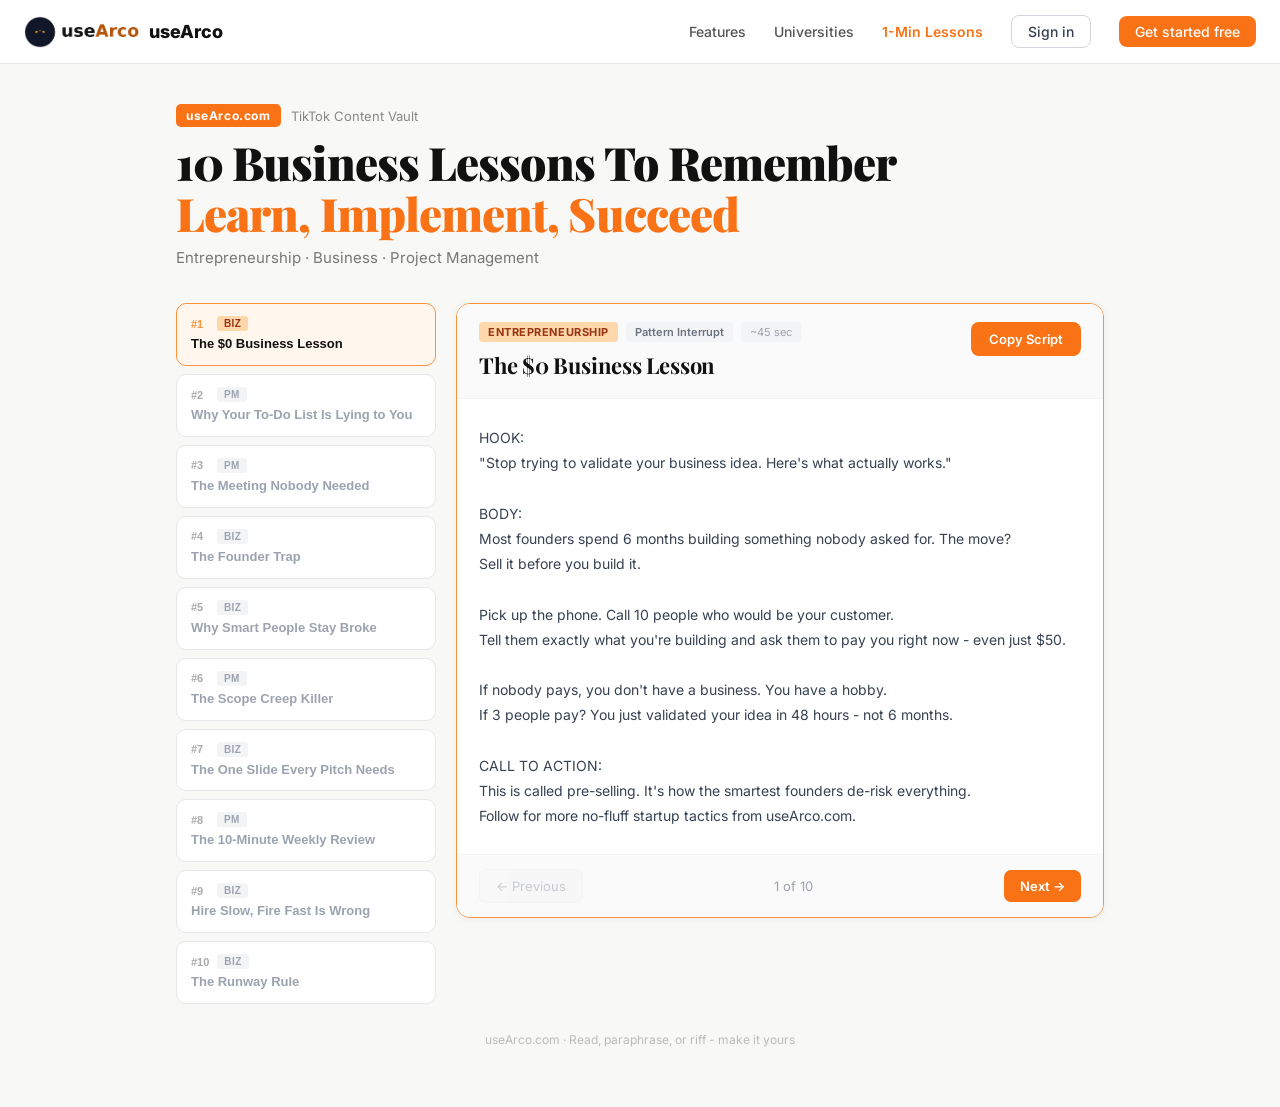
==== commit 8c159153: "updating 1 Min Lessons" ====
--- a/lessons.html
+++ b/lessons.html
@@ -138,7 +138,7 @@
         <span class="tag-brand">useArco.com</span>
         <span class="tag-sub">TikTok Content Vault</span>
       </div>
-      <h1 class="page-title">10 Viral Scripts<br><span>Ready to Record</span></h1>
+      <h1 class="page-title">10 Business Lessons To Remember<br><span>Learn, Implement, Succeed</span></h1>
       <p class="page-desc">Entrepreneurship · Business · Project Management</p>
     </div>
 
